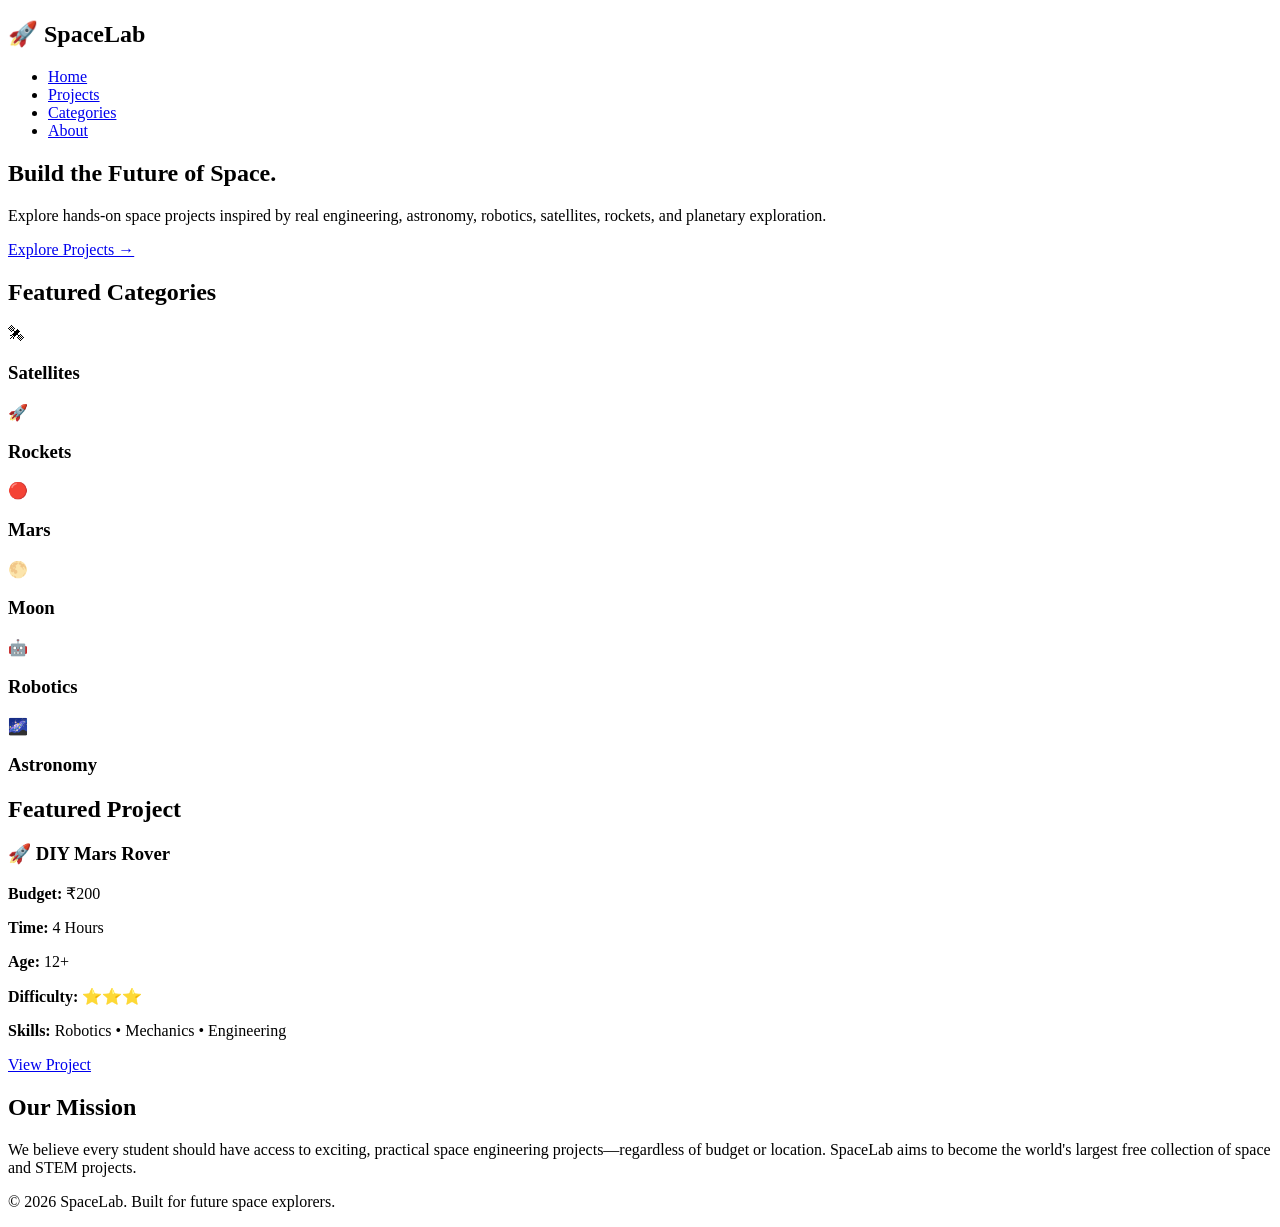
==== index.html @ 1dbcbe3b "Create initial index.html for SpaceLab website Initial HTML structure for SpaceLab website with navi" ====
<!DOCTYPE html>
<html lang="en">
<head>
    <meta charset="UTF-8">
    <meta name="viewport" content="width=device-width, initial-scale=1.0">
    <title>SpaceLab | Build the Future of Space</title>

    <link rel="stylesheet" href="css/style.css">

    <link rel="preconnect" href="https://fonts.googleapis.com">
    <link rel="preconnect" href="https://fonts.gstatic.com" crossorigin>
    <link href="https://fonts.googleapis.com/css2?family=Poppins:wght@300;400;600;700&display=swap" rel="stylesheet">
</head>

<body>

    <!-- Navigation -->
    <header>
        <nav class="navbar">
            <h1 class="logo">🚀 SpaceLab</h1>

            <ul class="nav-links">
                <li><a href="index.html">Home</a></li>
                <li><a href="projects.html">Projects</a></li>
                <li><a href="categories.html">Categories</a></li>
                <li><a href="about.html">About</a></li>
            </ul>
        </nav>
    </header>

    <!-- Hero -->
    <section class="hero">

        <h2>Build the Future of Space.</h2>

        <p>
            Explore hands-on space projects inspired by real engineering,
            astronomy, robotics, satellites, rockets, and planetary exploration.
        </p>

        <a href="projects.html" class="btn">
            Explore Projects →
        </a>

    </section>

    <!-- Featured Categories -->
    <section class="categories">

        <h2>Featured Categories</h2>

        <div class="category-grid">

            <div class="card">🛰<h3>Satellites</h3></div>

            <div class="card">🚀<h3>Rockets</h3></div>

            <div class="card">🔴<h3>Mars</h3></div>

            <div class="card">🌕<h3>Moon</h3></div>

            <div class="card">🤖<h3>Robotics</h3></div>

            <div class="card">🌌<h3>Astronomy</h3></div>

        </div>

    </section>

    <!-- Featured Project -->
    <section class="featured-project">

        <h2>Featured Project</h2>

        <div class="project-card">

            <h3>🚀 DIY Mars Rover</h3>

            <p><strong>Budget:</strong> ₹200</p>

            <p><strong>Time:</strong> 4 Hours</p>

            <p><strong>Age:</strong> 12+</p>

            <p><strong>Difficulty:</strong> ⭐⭐⭐</p>

            <p><strong>Skills:</strong> Robotics • Mechanics • Engineering</p>

            <a href="projects/diy-mars-rover.html" class="btn">
                View Project
            </a>

        </div>

    </section>

    <!-- Mission -->
    <section class="mission">

        <h2>Our Mission</h2>

        <p>
            We believe every student should have access to exciting,
            practical space engineering projects—regardless of budget or location.
            SpaceLab aims to become the world's largest free collection of
            space and STEM projects.
        </p>

    </section>

    <!-- Footer -->
    <footer>

        <p>© 2026 SpaceLab. Built for future space explorers.</p>

    </footer>

    <script src="js/script.js"></script>

</body>
</html>
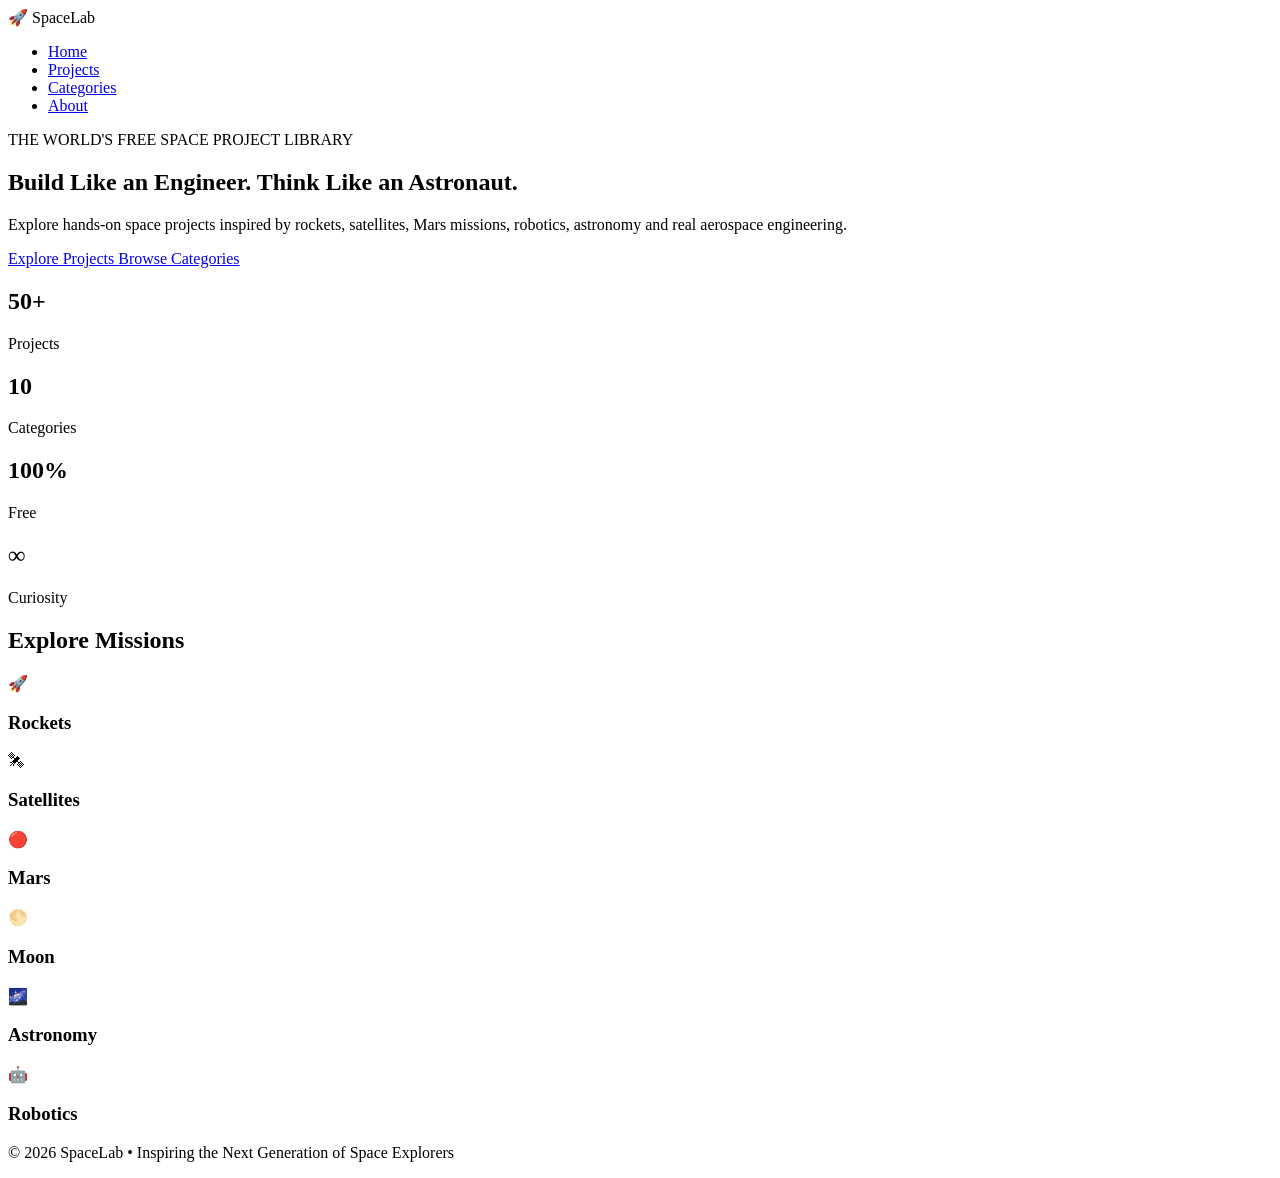
==== commit 92dcd007: "Update index.html" ====
--- a/index.html
+++ b/index.html
@@ -1,121 +1,191 @@
 <!DOCTYPE html>
 <html lang="en">
+
 <head>
     <meta charset="UTF-8">
     <meta name="viewport" content="width=device-width, initial-scale=1.0">
-    <title>SpaceLab | Build the Future of Space</title>
 
-    <link rel="stylesheet" href="css/style.css">
+    <title>SpaceLab | Build. Explore. Discover.</title>
 
+    <!-- Google Font -->
     <link rel="preconnect" href="https://fonts.googleapis.com">
     <link rel="preconnect" href="https://fonts.gstatic.com" crossorigin>
-    <link href="https://fonts.googleapis.com/css2?family=Poppins:wght@300;400;600;700&display=swap" rel="stylesheet">
+
+    <link href="https://fonts.googleapis.com/css2?family=Space+Grotesk:wght@300;400;500;600;700&display=swap"
+        rel="stylesheet">
+
+    <!-- CSS -->
+    <link rel="stylesheet" href="css/style.css">
 </head>
 
 <body>
 
+    <!-- Background Stars -->
+    <div class="stars"></div>
+
     <!-- Navigation -->
     <header>
+
         <nav class="navbar">
-            <h1 class="logo">🚀 SpaceLab</h1>
+
+            <div class="logo">
+
+                🚀 SpaceLab
+
+            </div>
 
             <ul class="nav-links">
-                <li><a href="index.html">Home</a></li>
-                <li><a href="projects.html">Projects</a></li>
-                <li><a href="categories.html">Categories</a></li>
-                <li><a href="about.html">About</a></li>
+
+                <li><a href="#">Home</a></li>
+
+                <li><a href="#">Projects</a></li>
+
+                <li><a href="#">Categories</a></li>
+
+                <li><a href="#">About</a></li>
+
             </ul>
+
         </nav>
+
     </header>
 
-    <!-- Hero -->
+    <!-- Hero Section -->
+
     <section class="hero">
 
-        <h2>Build the Future of Space.</h2>
-
-        <p>
-            Explore hands-on space projects inspired by real engineering,
-            astronomy, robotics, satellites, rockets, and planetary exploration.
+        <p class="tag">
+            THE WORLD'S FREE SPACE PROJECT LIBRARY
         </p>
 
-        <a href="projects.html" class="btn">
-            Explore Projects →
-        </a>
+        <h1>
 
-    </section>
+            Build Like an
+            <span>Engineer.</span>
 
-    <!-- Featured Categories -->
-    <section class="categories">
+            Think Like an
+            <span>Astronaut.</span>
 
-        <h2>Featured Categories</h2>
+        </h1>
 
-        <div class="category-grid">
+        <p class="subtitle">
 
-            <div class="card">🛰<h3>Satellites</h3></div>
+            Explore hands-on space projects inspired by rockets,
+            satellites, Mars missions, robotics,
+            astronomy and real aerospace engineering.
 
-            <div class="card">🚀<h3>Rockets</h3></div>
+        </p>
 
-            <div class="card">🔴<h3>Mars</h3></div>
+        <div class="buttons">
 
-            <div class="card">🌕<h3>Moon</h3></div>
+            <a href="#" class="primary-btn">
+                Explore Projects
+            </a>
 
-            <div class="card">🤖<h3>Robotics</h3></div>
-
-            <div class="card">🌌<h3>Astronomy</h3></div>
-
-        </div>
-
-    </section>
-
-    <!-- Featured Project -->
-    <section class="featured-project">
-
-        <h2>Featured Project</h2>
-
-        <div class="project-card">
-
-            <h3>🚀 DIY Mars Rover</h3>
-
-            <p><strong>Budget:</strong> ₹200</p>
-
-            <p><strong>Time:</strong> 4 Hours</p>
-
-            <p><strong>Age:</strong> 12+</p>
-
-            <p><strong>Difficulty:</strong> ⭐⭐⭐</p>
-
-            <p><strong>Skills:</strong> Robotics • Mechanics • Engineering</p>
-
-            <a href="projects/diy-mars-rover.html" class="btn">
-                View Project
+            <a href="#" class="secondary-btn">
+                Browse Categories
             </a>
 
         </div>
 
     </section>
 
-    <!-- Mission -->
-    <section class="mission">
+    <!-- Stats -->
 
-        <h2>Our Mission</h2>
+    <section class="stats">
 
-        <p>
-            We believe every student should have access to exciting,
-            practical space engineering projects—regardless of budget or location.
-            SpaceLab aims to become the world's largest free collection of
-            space and STEM projects.
-        </p>
+        <div class="stat-card">
+
+            <h2>50+</h2>
+
+            <p>Projects</p>
+
+        </div>
+
+        <div class="stat-card">
+
+            <h2>10</h2>
+
+            <p>Categories</p>
+
+        </div>
+
+        <div class="stat-card">
+
+            <h2>100%</h2>
+
+            <p>Free</p>
+
+        </div>
+
+        <div class="stat-card">
+
+            <h2>∞</h2>
+
+            <p>Curiosity</p>
+
+        </div>
+
+    </section>
+
+    <!-- Featured Categories -->
+
+    <section class="categories">
+
+        <h2>
+
+            Explore Missions
+
+        </h2>
+
+        <div class="category-grid">
+
+            <div class="category-card">
+                🚀
+                <h3>Rockets</h3>
+            </div>
+
+            <div class="category-card">
+                🛰
+                <h3>Satellites</h3>
+            </div>
+
+            <div class="category-card">
+                🔴
+                <h3>Mars</h3>
+            </div>
+
+            <div class="category-card">
+                🌕
+                <h3>Moon</h3>
+            </div>
+
+            <div class="category-card">
+                🌌
+                <h3>Astronomy</h3>
+            </div>
+
+            <div class="category-card">
+                🤖
+                <h3>Robotics</h3>
+            </div>
+
+        </div>
 
     </section>
 
     <!-- Footer -->
+
     <footer>
 
-        <p>© 2026 SpaceLab. Built for future space explorers.</p>
+        <p>
+
+            © 2026 SpaceLab • Inspiring the Next Generation of Space Explorers
+
+        </p>
 
     </footer>
 
-    <script src="js/script.js"></script>
+</body>
 
-</body>
 </html>
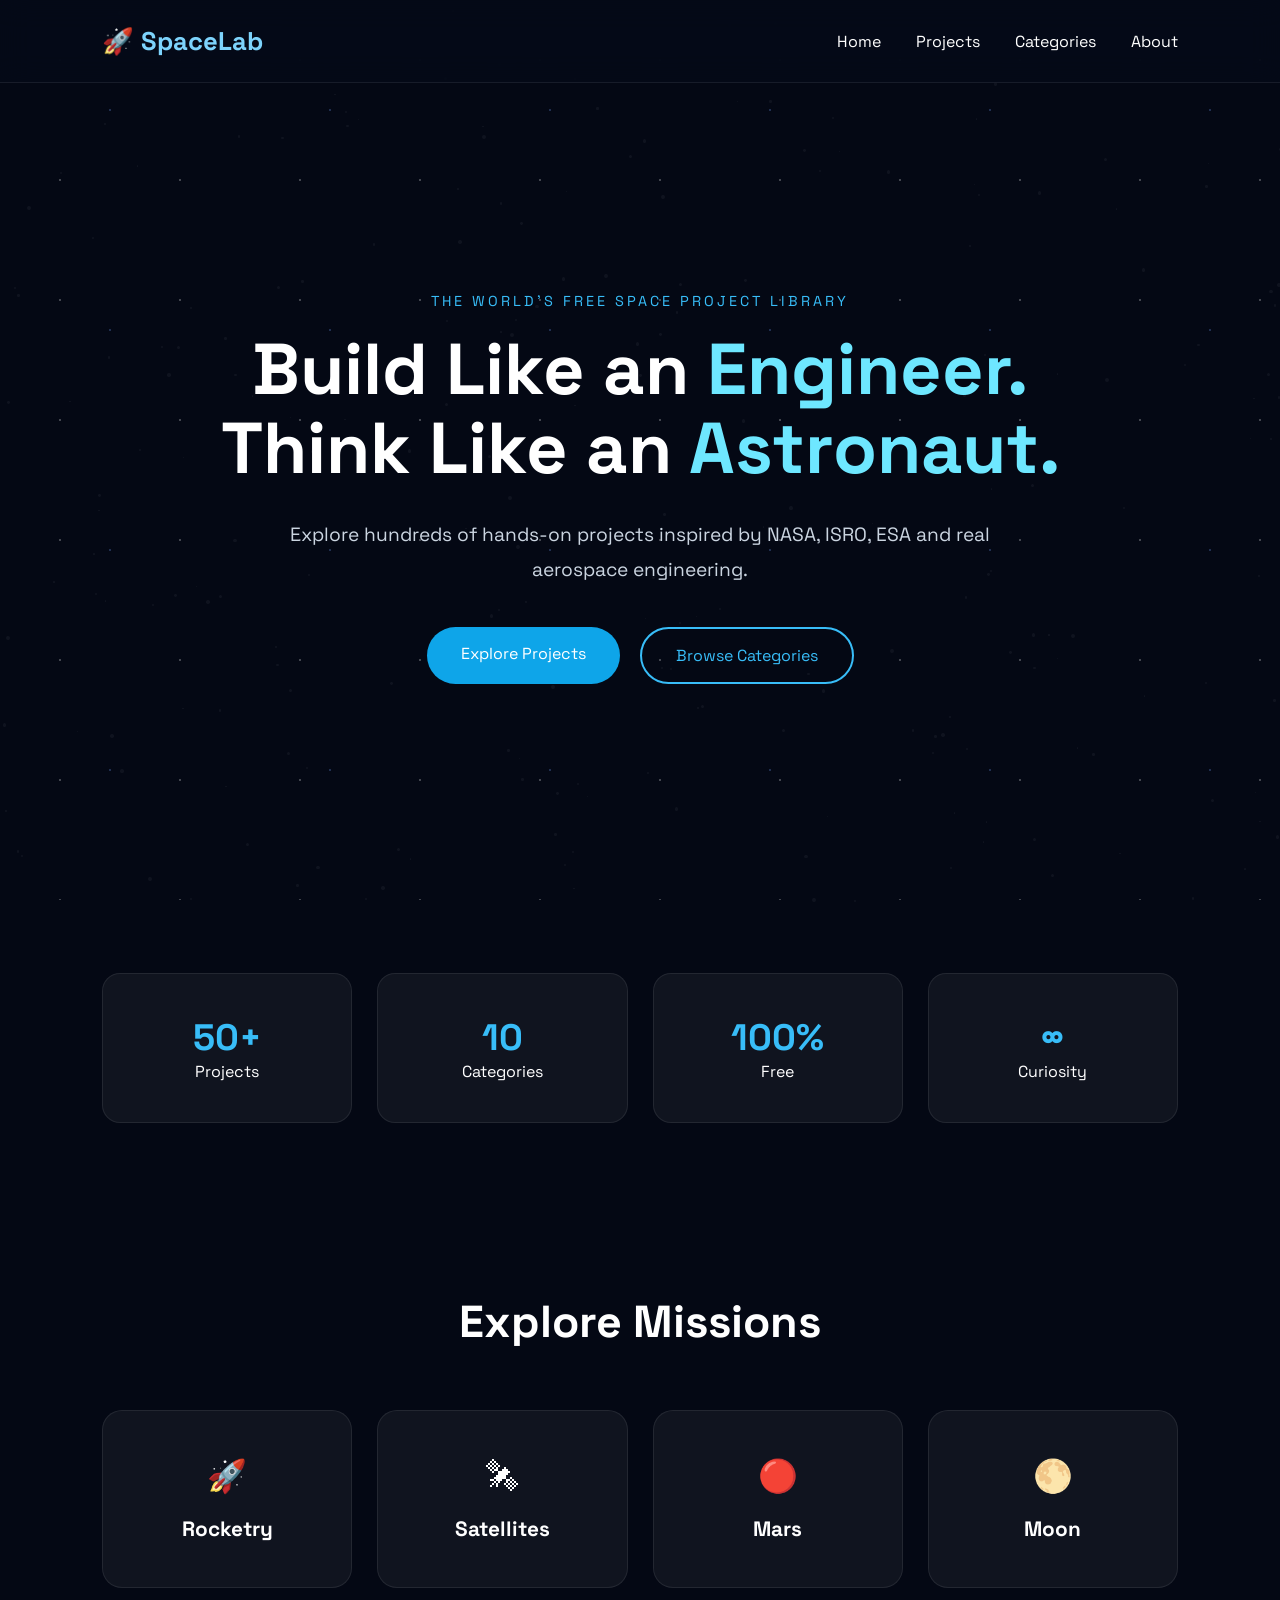
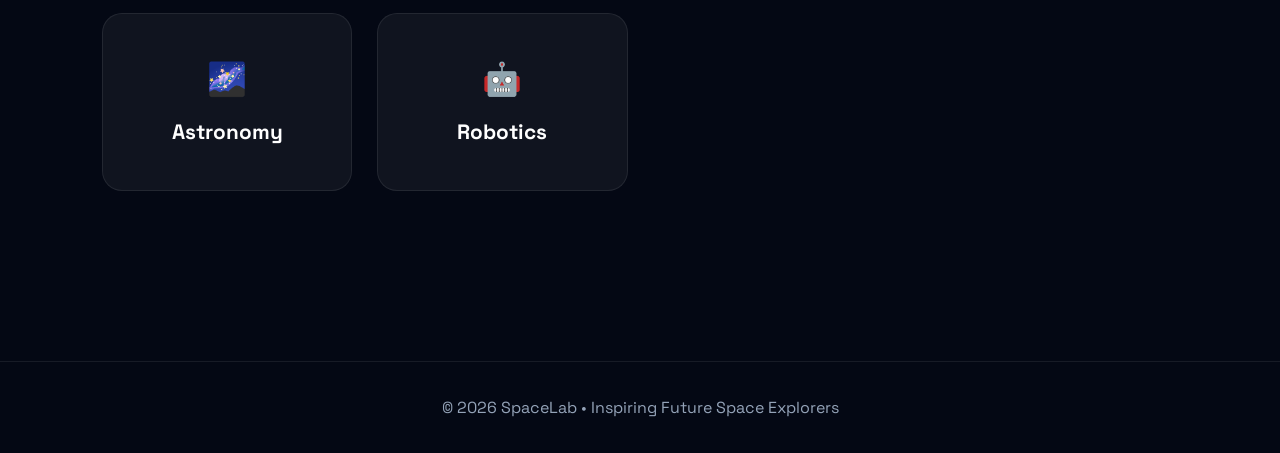
==== commit 48d739d0: "Refactor index.html structure and content" ====
--- a/index.html
+++ b/index.html
@@ -4,187 +4,189 @@
 <head>
     <meta charset="UTF-8">
     <meta name="viewport" content="width=device-width, initial-scale=1.0">
-
     <title>SpaceLab | Build. Explore. Discover.</title>
 
-    <!-- Google Font -->
+    <link rel="stylesheet" href="css/style.css">
+
     <link rel="preconnect" href="https://fonts.googleapis.com">
     <link rel="preconnect" href="https://fonts.gstatic.com" crossorigin>
 
-    <link href="https://fonts.googleapis.com/css2?family=Space+Grotesk:wght@300;400;500;600;700&display=swap"
-        rel="stylesheet">
-
-    <!-- CSS -->
-    <link rel="stylesheet" href="css/style.css">
+    <link href="https://fonts.googleapis.com/css2?family=Space+Grotesk:wght@300;400;500;600;700&display=swap" rel="stylesheet">
 </head>
 
 <body>
 
-    <!-- Background Stars -->
-    <div class="stars"></div>
+<div class="stars"></div>
 
-    <!-- Navigation -->
-    <header>
+<header>
 
-        <nav class="navbar">
+<nav class="navbar">
 
-            <div class="logo">
+<div class="logo">
+🚀 SpaceLab
+</div>
 
-                🚀 SpaceLab
+<ul class="nav-links">
 
-            </div>
+<li><a href="index.html">Home</a></li>
 
-            <ul class="nav-links">
+<li><a href="projects.html">Projects</a></li>
 
-                <li><a href="#">Home</a></li>
+<li><a href="categories.html">Categories</a></li>
 
-                <li><a href="#">Projects</a></li>
+<li><a href="about.html">About</a></li>
 
-                <li><a href="#">Categories</a></li>
+</ul>
 
-                <li><a href="#">About</a></li>
+</nav>
 
-            </ul>
+</header>
 
-        </nav>
+<section class="hero">
 
-    </header>
+<p class="tag">
+THE WORLD'S FREE SPACE PROJECT LIBRARY
+</p>
 
-    <!-- Hero Section -->
+<h1>
 
-    <section class="hero">
+Build Like an <span>Engineer.</span><br>
+Think Like an <span>Astronaut.</span>
 
-        <p class="tag">
-            THE WORLD'S FREE SPACE PROJECT LIBRARY
-        </p>
+</h1>
 
-        <h1>
+<p class="subtitle">
 
-            Build Like an
-            <span>Engineer.</span>
+Explore hundreds of hands-on projects inspired by
+NASA, ISRO, ESA and real aerospace engineering.
 
-            Think Like an
-            <span>Astronaut.</span>
+</p>
 
-        </h1>
+<div class="buttons">
 
-        <p class="subtitle">
+<a href="projects.html" class="primary-btn">
 
-            Explore hands-on space projects inspired by rockets,
-            satellites, Mars missions, robotics,
-            astronomy and real aerospace engineering.
+Explore Projects
 
-        </p>
+</a>
 
-        <div class="buttons">
+<a href="categories.html" class="secondary-btn">
 
-            <a href="#" class="primary-btn">
-                Explore Projects
-            </a>
+Browse Categories
 
-            <a href="#" class="secondary-btn">
-                Browse Categories
-            </a>
+</a>
 
-        </div>
+</div>
 
-    </section>
+</section>
 
-    <!-- Stats -->
+<section class="stats">
 
-    <section class="stats">
+<div class="stat-card">
 
-        <div class="stat-card">
+<h2>50+</h2>
 
-            <h2>50+</h2>
+<p>Projects</p>
 
-            <p>Projects</p>
+</div>
 
-        </div>
+<div class="stat-card">
 
-        <div class="stat-card">
+<h2>10</h2>
 
-            <h2>10</h2>
+<p>Categories</p>
 
-            <p>Categories</p>
+</div>
 
-        </div>
+<div class="stat-card">
 
-        <div class="stat-card">
+<h2>100%</h2>
 
-            <h2>100%</h2>
+<p>Free</p>
 
-            <p>Free</p>
+</div>
 
-        </div>
+<div class="stat-card">
 
-        <div class="stat-card">
+<h2>∞</h2>
 
-            <h2>∞</h2>
+<p>Curiosity</p>
 
-            <p>Curiosity</p>
+</div>
 
-        </div>
+</section>
 
-    </section>
+<section class="categories">
 
-    <!-- Featured Categories -->
+<h2>Explore Missions</h2>
 
-    <section class="categories">
+<div class="category-grid">
 
-        <h2>
+<div class="category-card">
 
-            Explore Missions
+🚀
 
-        </h2>
+<h3>Rocketry</h3>
 
-        <div class="category-grid">
+</div>
 
-            <div class="category-card">
-                🚀
-                <h3>Rockets</h3>
-            </div>
+<div class="category-card">
 
-            <div class="category-card">
-                🛰
-                <h3>Satellites</h3>
-            </div>
+🛰
 
-            <div class="category-card">
-                🔴
-                <h3>Mars</h3>
-            </div>
+<h3>Satellites</h3>
 
-            <div class="category-card">
-                🌕
-                <h3>Moon</h3>
-            </div>
+</div>
 
-            <div class="category-card">
-                🌌
-                <h3>Astronomy</h3>
-            </div>
+<div class="category-card">
 
-            <div class="category-card">
-                🤖
-                <h3>Robotics</h3>
-            </div>
+🔴
 
-        </div>
+<h3>Mars</h3>
 
-    </section>
+</div>
 
-    <!-- Footer -->
+<div class="category-card">
 
-    <footer>
+🌕
 
-        <p>
+<h3>Moon</h3>
 
-            © 2026 SpaceLab • Inspiring the Next Generation of Space Explorers
+</div>
 
-        </p>
+<div class="category-card">
 
-    </footer>
+🌌
+
+<h3>Astronomy</h3>
+
+</div>
+
+<div class="category-card">
+
+🤖
+
+<h3>Robotics</h3>
+
+</div>
+
+</div>
+
+</section>
+
+<footer>
+
+<p>
+
+© 2026 SpaceLab • Inspiring Future Space Explorers
+
+</p>
+
+</footer>
+
+<script src="js/script.js"></script>
+
+<script src="js/stars.js"></script>
 
 </body>
 
--- a/css/style.css
+++ b/css/style.css
@@ -0,0 +1,469 @@
+/* =========================
+   GOOGLE FONT
+========================= */
+
+*{
+    margin:0;
+    padding:0;
+    box-sizing:border-box;
+}
+
+html{
+    scroll-behavior:smooth;
+}
+
+body{
+
+    font-family:'Space Grotesk',sans-serif;
+
+    background:#040814;
+
+    color:white;
+
+    overflow-x:hidden;
+
+}
+
+/* =========================
+   Animated Background
+========================= */
+
+.stars{
+
+    position:fixed;
+
+    width:100%;
+    height:100%;
+
+    top:0;
+    left:0;
+
+    background:
+    radial-gradient(white 1px, transparent 1px),
+    radial-gradient(#7aa2ff 1px, transparent 1px);
+
+    background-size:120px 120px,220px 220px;
+
+    opacity:.25;
+
+    z-index:-2;
+
+}
+
+/* =========================
+   Navigation
+========================= */
+
+.navbar{
+
+    display:flex;
+
+    justify-content:space-between;
+
+    align-items:center;
+
+    padding:25px 8%;
+
+    position:sticky;
+
+    top:0;
+
+    backdrop-filter:blur(15px);
+
+    background:rgba(6,12,25,.65);
+
+    border-bottom:1px solid rgba(255,255,255,.08);
+
+    z-index:1000;
+
+}
+
+.logo{
+
+    font-size:1.6rem;
+
+    font-weight:700;
+
+    color:#7dd3fc;
+
+}
+
+.nav-links{
+
+    list-style:none;
+
+    display:flex;
+
+    gap:35px;
+
+}
+
+.nav-links a{
+
+    text-decoration:none;
+
+    color:white;
+
+    transition:.3s;
+
+}
+
+.nav-links a:hover{
+
+    color:#38bdf8;
+
+}
+
+/* =========================
+   Hero
+========================= */
+
+.hero{
+
+    min-height:90vh;
+
+    display:flex;
+
+    flex-direction:column;
+
+    justify-content:center;
+
+    align-items:center;
+
+    text-align:center;
+
+    padding:40px 8%;
+
+}
+
+.tag{
+
+    color:#38bdf8;
+
+    letter-spacing:3px;
+
+    font-size:.9rem;
+
+    margin-bottom:20px;
+
+}
+
+.hero h1{
+
+    font-size:4.5rem;
+
+    max-width:900px;
+
+    line-height:1.1;
+
+}
+
+.hero span{
+
+    color:#6ee7ff;
+
+}
+
+.subtitle{
+
+    margin-top:30px;
+
+    max-width:700px;
+
+    color:#cbd5e1;
+
+    font-size:1.2rem;
+
+    line-height:1.8;
+
+}
+
+/* =========================
+   Buttons
+========================= */
+
+.buttons{
+
+    display:flex;
+
+    gap:20px;
+
+    margin-top:40px;
+
+    flex-wrap:wrap;
+
+}
+
+.primary-btn{
+
+    background:#0ea5e9;
+
+    color:white;
+
+    padding:16px 34px;
+
+    border-radius:50px;
+
+    text-decoration:none;
+
+    transition:.3s;
+
+}
+
+.primary-btn:hover{
+
+    transform:translateY(-5px);
+
+    box-shadow:0 0 25px #0ea5e9;
+
+}
+
+.secondary-btn{
+
+    border:2px solid #38bdf8;
+
+    color:#38bdf8;
+
+    text-decoration:none;
+
+    padding:16px 34px;
+
+    border-radius:50px;
+
+    transition:.3s;
+
+}
+
+.secondary-btn:hover{
+
+    background:#38bdf8;
+
+    color:#04111f;
+
+}
+
+/* =========================
+   Stats
+========================= */
+
+.stats{
+
+    display:grid;
+
+    grid-template-columns:repeat(auto-fit,minmax(180px,1fr));
+
+    gap:25px;
+
+    padding:80px 8%;
+
+}
+
+.stat-card{
+
+    background:rgba(255,255,255,.05);
+
+    border:1px solid rgba(255,255,255,.08);
+
+    border-radius:18px;
+
+    padding:40px;
+
+    text-align:center;
+
+    transition:.35s;
+
+}
+
+.stat-card:hover{
+
+    transform:translateY(-10px);
+
+    box-shadow:0 0 25px rgba(56,189,248,.35);
+
+}
+
+.stat-card h2{
+
+    color:#38bdf8;
+
+    font-size:2.3rem;
+
+}
+
+/* =========================
+   Categories
+========================= */
+
+.categories{
+
+    padding:90px 8%;
+
+}
+
+.categories h2{
+
+    text-align:center;
+
+    font-size:2.8rem;
+
+    margin-bottom:60px;
+
+}
+
+.category-grid{
+
+    display:grid;
+
+    grid-template-columns:repeat(auto-fit,minmax(220px,1fr));
+
+    gap:25px;
+
+}
+
+.category-card{
+
+    background:rgba(255,255,255,.05);
+
+    border-radius:20px;
+
+    padding:45px;
+
+    text-align:center;
+
+    border:1px solid rgba(255,255,255,.08);
+
+    transition:.35s;
+
+    font-size:2rem;
+
+}
+
+.category-card:hover{
+
+    transform:translateY(-10px);
+
+    border-color:#38bdf8;
+
+    box-shadow:0 0 30px rgba(56,189,248,.3);
+
+}
+
+.category-card h3{
+
+    margin-top:20px;
+
+    font-size:1.3rem;
+
+}
+
+/* =========================
+   Footer
+========================= */
+
+footer{
+
+    padding:35px;
+
+    text-align:center;
+
+    color:#94a3b8;
+
+    border-top:1px solid rgba(255,255,255,.08);
+
+    margin-top:80px;
+
+}
+
+/* =========================
+   Mobile
+========================= */
+
+@media(max-width:768px){
+
+.hero h1{
+
+font-size:2.7rem;
+
+}
+
+.navbar{
+
+flex-direction:column;
+
+gap:20px;
+
+}
+
+.nav-links{
+
+gap:20px;
+
+flex-wrap:wrap;
+
+justify-content:center;
+
+}
+
+.buttons{
+
+justify-content:center;
+
+}
+
+}
+
+/* Reveal Animation */
+
+.hidden{
+
+    opacity:0;
+
+    transform:translateY(40px);
+
+    transition:all .8s ease;
+
+}
+
+.show{
+
+    opacity:1;
+
+    transform:translateY(0);
+
+}
+/* ================================
+   Animated Stars
+================================ */
+
+.star{
+
+    position:absolute;
+
+    background:white;
+
+    border-radius:50%;
+
+    opacity:.2;
+
+    animation:twinkle infinite ease-in-out;
+
+}
+
+@keyframes twinkle{
+
+0%{
+opacity:.2;
+transform:scale(1);
+}
+
+50%{
+opacity:1;
+transform:scale(1.8);
+}
+
+100%{
+opacity:.2;
+transform:scale(1);
+}
+
+}
